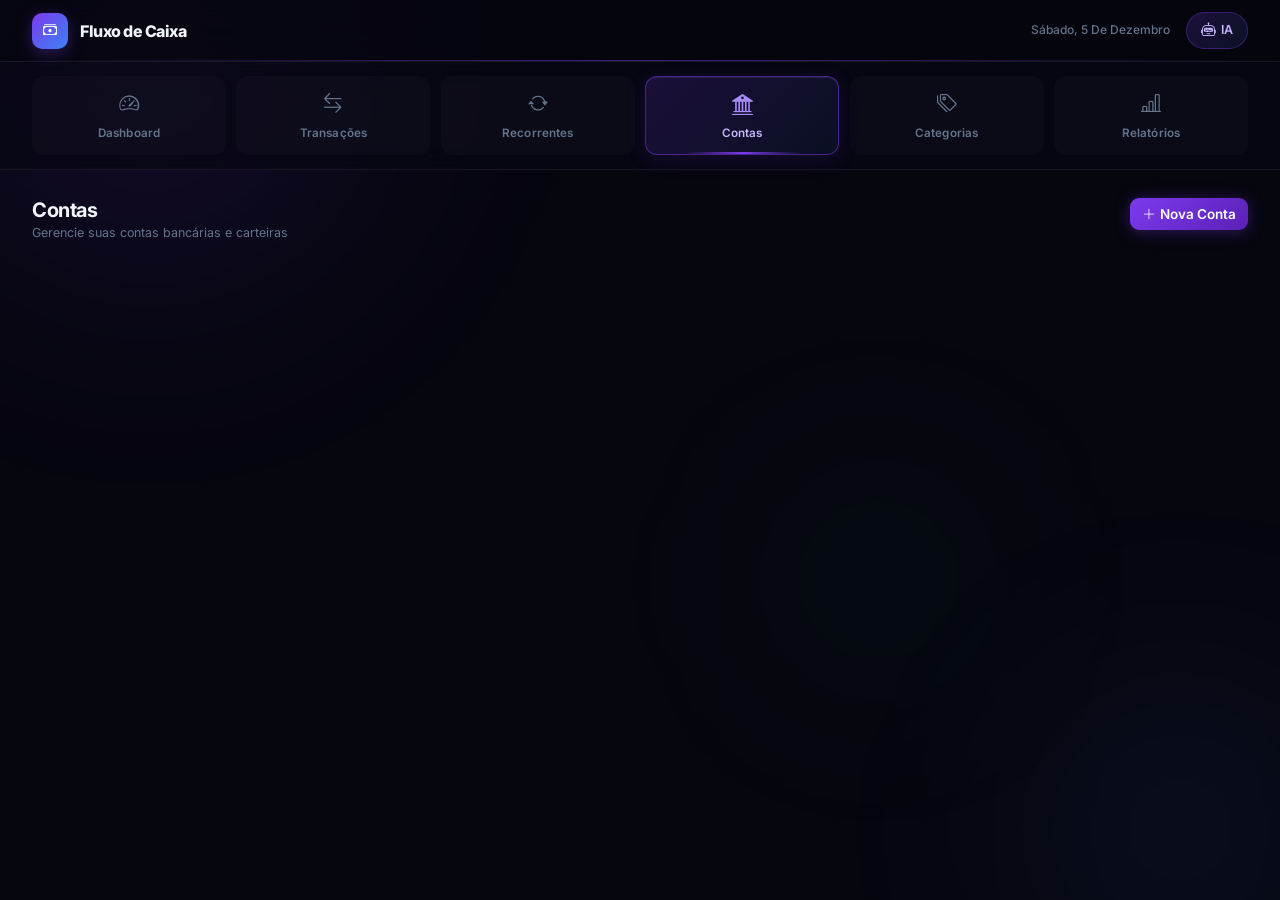
==== accounts.html @ cb7f4bd1 "Initial commit: Static frontend for AWS Amplify deployment" ====
<!DOCTYPE html>
<html lang="pt-BR">
<head>
  <meta charset="UTF-8">
  <meta name="viewport" content="width=device-width, initial-scale=1.0">
  <title>Contas — Fluxo de Caixa</title>
  <link href="https://cdn.jsdelivr.net/npm/bootstrap@5.3.3/dist/css/bootstrap.min.css" rel="stylesheet">
  <link href="https://cdn.jsdelivr.net/npm/bootstrap-icons@1.11.3/font/bootstrap-icons.css" rel="stylesheet">
  <link href="https://fonts.googleapis.com/css2?family=Inter:wght@400;500;600;700;800&display=swap" rel="stylesheet">
  <link href="/static/css/style.css" rel="stylesheet">
</head>
<body>

<div class="bg-mesh" aria-hidden="true">
  <div class="orb orb-1"></div>
  <div class="orb orb-2"></div>
  <div class="orb orb-3"></div>
</div>

<header class="app-header">
  <a href="/index.html" class="header-brand">
    <div class="brand-icon"><i class="bi bi-cash-stack"></i></div>
    <span>Fluxo de Caixa</span>
  </a>
  <div class="header-right">
    <span id="headerDate" class="header-date"></span>
    <button class="ai-btn" onclick="toggleChat()" title="Assistente IA">
      <i class="bi bi-robot"></i><span>IA</span>
    </button>
  </div>
</header>

<nav class="nav-strip">
  <a href="/index.html" class="nav-card"><i class="bi bi-speedometer2"></i><span>Dashboard</span></a>
  <a href="/transactions.html" class="nav-card"><i class="bi bi-arrow-left-right"></i><span>Transações</span></a>
  <a href="/recurring.html" class="nav-card"><i class="bi bi-arrow-repeat"></i><span>Recorrentes</span></a>
  <a href="/accounts.html" class="nav-card"><i class="bi bi-bank2"></i><span>Contas</span></a>
  <a href="/categories.html" class="nav-card"><i class="bi bi-tags"></i><span>Categorias</span></a>
  <a href="/reports.html" class="nav-card"><i class="bi bi-bar-chart-line"></i><span>Relatórios</span></a>
</nav>

<main class="page-content">

<div class="section-header mb-4">
  <div>
    <h5 class="mb-0 fw-bold" style="letter-spacing:-.02em">Contas</h5>
    <div class="text-muted" style="font-size:.78rem;margin-top:2px">Gerencie suas contas bancárias e carteiras</div>
  </div>
  <button class="btn btn-primary" data-bs-toggle="modal" data-bs-target="#modalAccount">
    <i class="bi bi-plus-lg me-1"></i>Nova Conta
  </button>
</div>

<div class="row g-3" id="accountsList"></div>

<div class="modal fade" id="modalAccount" tabindex="-1">
  <div class="modal-dialog">
    <div class="modal-content">
      <div class="modal-header">
        <h5 class="modal-title">Nova Conta</h5>
        <button type="button" class="btn-close" data-bs-dismiss="modal"></button>
      </div>
      <div class="modal-body">
        <form id="formAccount">
          <div class="mb-3">
            <label class="form-label">Nome *</label>
            <input type="text" name="name" class="form-control" required maxlength="100" placeholder="Ex: Nubank, Bradesco...">
          </div>
          <div class="mb-3">
            <label class="form-label">Tipo *</label>
            <select name="type" class="form-select" required>
              <option value="checking">Conta Corrente</option>
              <option value="savings">Poupança</option>
              <option value="cash">Dinheiro / Carteira</option>
              <option value="credit_card">Cartão de Crédito</option>
            </select>
          </div>
          <div class="mb-3">
            <label class="form-label">Saldo Inicial (R$)</label>
            <input type="number" name="balance" class="form-control" step="0.01" value="0">
          </div>
          <div class="mb-3">
            <label class="form-label">Descrição</label>
            <input type="text" name="description" class="form-control" maxlength="255" placeholder="Opcional">
          </div>
        </form>
      </div>
      <div class="modal-footer">
        <button type="button" class="btn btn-secondary" data-bs-dismiss="modal">Cancelar</button>
        <button type="button" class="btn btn-primary" onclick="saveAccount()">Salvar</button>
      </div>
    </div>
  </div>
</div>

</main>

<div class="chat-panel" id="chatPanel">
  <div class="chat-header">
    <div class="ai-avatar"><i class="bi bi-robot"></i></div>
    <div class="chat-header-info">
      <strong>Assistente Financeiro</strong>
      <small><span class="online-dot"></span>Groq AI · Dados em tempo real</small>
    </div>
    <button onclick="toggleChat()" style="background:none;border:none;color:var(--text-muted);font-size:.9rem;cursor:pointer;padding:.25rem .4rem;line-height:1;border-radius:6px;transition:color .15s" onmouseenter="this.style.color='var(--text)'" onmouseleave="this.style.color='var(--text-muted)'">
      <i class="bi bi-x-lg"></i>
    </button>
  </div>
  <div class="chat-messages" id="chatMessages">
    <div class="msg bot">
      <div class="msg-bubble">Olá! Sou seu assistente financeiro com acesso aos seus dados reais. Como posso ajudar? 💡</div>
    </div>
  </div>
  <div class="chat-input-row">
    <textarea class="chat-input" id="chatInput" rows="1" placeholder="Pergunte sobre suas finanças..." onkeydown="handleChatKey(event)"></textarea>
    <button class="chat-send" id="chatSend" onclick="sendChatMessage()"><i class="bi bi-send-fill"></i></button>
  </div>
</div>

<script src="https://cdn.jsdelivr.net/npm/bootstrap@5.3.3/dist/js/bootstrap.bundle.min.js"></script>
<script src="/config.js"></script>
<script src="/app.js"></script>
<script>
const fmt = v => "R$ " + v.toLocaleString("pt-BR", {minimumFractionDigits:2});

const TYPE_LABELS = {checking:"Conta Corrente", savings:"Poupança", cash:"Dinheiro / Carteira", credit_card:"Cartão de Crédito"};
const TYPE_ICONS  = {checking:"bi-bank2", savings:"bi-piggy-bank", cash:"bi-cash-coin", credit_card:"bi-credit-card-2-front"};
const TYPE_COLORS = {
  checking:    ["rgba(59,130,246,.15)", "#60a5fa"],
  savings:     ["rgba(16,185,129,.15)", "#34d399"],
  cash:        ["rgba(251,191,36,.15)", "#fbbf24"],
  credit_card: ["rgba(244,63,94,.15)",  "#fb7185"],
};

async function loadAccounts() {
  const accounts = await fetch(api("/api/accounts/")).then(r=>r.json());
  const el = document.getElementById("accountsList");
  if(!accounts.length) {
    el.innerHTML = `<div class="col-12"><p class="text-muted" style="font-size:.875rem">Nenhuma conta cadastrada.</p></div>`;
    return;
  }
  el.innerHTML = accounts.map(a => {
    const [bg, fg] = TYPE_COLORS[a.type] || ["rgba(124,58,237,.15)", "#a78bfa"];
    return `
    <div class="col-md-4 col-sm-6">
      <div class="account-card">
        <div class="d-flex align-items-center justify-content-between mb-3">
          <div class="d-flex align-items-center gap-3">
            <div class="account-icon" style="background:${bg};color:${fg}">
              <i class="bi ${TYPE_ICONS[a.type] || 'bi-wallet2'}"></i>
            </div>
            <div>
              <div class="fw-semibold" style="font-size:.9rem;letter-spacing:-.01em">${a.name}</div>
              <div class="text-muted" style="font-size:.74rem">${TYPE_LABELS[a.type] || a.type}</div>
            </div>
          </div>
          <button class="btn btn-sm btn-outline-danger p-1" style="width:28px;height:28px;line-height:1" onclick="deleteAccount(${a.id})">
            <i class="bi bi-trash" style="font-size:.75rem"></i>
          </button>
        </div>
        ${a.description ? `<div class="text-muted mb-3" style="font-size:.78rem">${a.description}</div>` : ""}
        <div style="border-top:1px solid var(--border);padding-top:.85rem;margin-top:auto">
          <div class="stat-label mb-1">Saldo Atual</div>
          <div class="fw-bold ${a.balance>=0?'amount-income':'amount-expense'}" style="font-size:1.4rem;letter-spacing:-.02em">${fmt(a.balance)}</div>
        </div>
      </div>
    </div>`;
  }).join("");
}

async function saveAccount() {
  const form = document.getElementById("formAccount");
  const data = Object.fromEntries(new FormData(form));
  data.balance = parseFloat(data.balance) || 0;
  const res = await fetch(api("/api/accounts/"), {
    method:"POST", headers:{"Content-Type":"application/json"}, body:JSON.stringify(data)
  });
  if(res.ok) {
    bootstrap.Modal.getInstance(document.getElementById("modalAccount")).hide();
    form.reset();
    loadAccounts();
  } else {
    const err = await res.json();
    alert("Erro: " + JSON.stringify(err.detail));
  }
}

async function deleteAccount(id) {
  if(!confirm("Excluir esta conta e todas as suas transações?")) return;
  await fetch(api(`/api/accounts/${id}`), {method:"DELETE"});
  loadAccounts();
}

loadAccounts();
</script>
</body>
</html>
---- static/css/style.css ----
/* ════════════════════════════════════════
   DESIGN TOKENS
════════════════════════════════════════ */
:root {
  --bg:            #06060f;
  --surface:       rgba(14,14,28,.85);
  --surface-solid: #0e0e1c;
  --surface-2:     rgba(22,22,40,.9);
  --surface-3:     #1e1e35;
  --border:        rgba(255,255,255,.07);
  --border-2:      rgba(255,255,255,.12);
  --accent:        #7c3aed;
  --accent-2:      #3b82f6;
  --accent-glow:   rgba(124,58,237,.35);
  --income:        #10b981;
  --income-dim:    rgba(16,185,129,.12);
  --income-glow:   rgba(16,185,129,.28);
  --expense:       #f43f5e;
  --expense-dim:   rgba(244,63,94,.12);
  --expense-glow:  rgba(244,63,94,.22);
  --text:          #f1f5f9;
  --text-2:        #cbd5e1;
  --text-muted:    #64748b;
  --sidebar-w:     0px; /* removed - now using top nav */
  --ease:          cubic-bezier(.4,0,.2,1);
  --ease-spring:   cubic-bezier(.34,1.56,.64,1);
}

/* ════════════════════════════════════════
   BASE
════════════════════════════════════════ */
*, *::before, *::after { box-sizing: border-box; margin: 0; padding: 0; }

html { scroll-behavior: smooth; }

body {
  background: var(--bg);
  color: var(--text);
  font-family: 'Inter', system-ui, -apple-system, sans-serif;
  min-height: 100vh;
  -webkit-font-smoothing: antialiased;
  overflow-x: hidden;
}

/* ════════════════════════════════════════
   BACKGROUND ORBS
════════════════════════════════════════ */
.bg-mesh {
  position: fixed;
  inset: 0;
  z-index: 0;
  pointer-events: none;
  overflow: hidden;
}

.orb {
  position: absolute;
  border-radius: 50%;
  filter: blur(90px);
  will-change: transform;
}

.orb-1 {
  width: 700px; height: 700px;
  background: radial-gradient(circle, rgba(124,58,237,.15) 0%, transparent 65%);
  top: -280px; left: -200px;
  animation: drift1 22s ease-in-out infinite;
}

.orb-2 {
  width: 500px; height: 500px;
  background: radial-gradient(circle, rgba(59,130,246,.1) 0%, transparent 65%);
  bottom: -180px; right: -150px;
  animation: drift2 28s ease-in-out infinite;
}

.orb-3 {
  width: 350px; height: 350px;
  background: radial-gradient(circle, rgba(16,185,129,.07) 0%, transparent 65%);
  top: 45%; left: 55%;
  animation: drift3 35s ease-in-out infinite;
}

@keyframes drift1 {
  0%,100% { transform: translate(0,0); }
  33%     { transform: translate(70px, 50px); }
  66%     { transform: translate(-40px, 80px); }
}
@keyframes drift2 {
  0%,100% { transform: translate(0,0); }
  40%     { transform: translate(-60px,-40px); }
  70%     { transform: translate(40px,-80px); }
}
@keyframes drift3 {
  0%,100% { transform: translate(-50%,-50%) scale(1); }
  50%     { transform: translate(-50%,-50%) scale(1.4); }
}

/* ════════════════════════════════════════
   APP HEADER
════════════════════════════════════════ */
.app-header {
  position: sticky;
  top: 0; z-index: 100;
  background: rgba(6,6,15,.88);
  backdrop-filter: blur(20px);
  -webkit-backdrop-filter: blur(20px);
  border-bottom: 1px solid var(--border);
  padding: 0 2rem;
  height: 62px;
  display: flex;
  align-items: center;
  justify-content: space-between;
  position: sticky;
}

.app-header::after {
  content: '';
  position: absolute;
  bottom: 0; left: 0; right: 0; height: 1px;
  background: linear-gradient(90deg, transparent, rgba(124,58,237,.5), transparent);
  pointer-events: none;
}

.header-brand {
  display: flex;
  align-items: center;
  gap: .75rem;
  font-size: 1rem;
  font-weight: 800;
  color: var(--text);
  text-decoration: none;
  letter-spacing: -.03em;
  transition: opacity .15s;
}

.header-brand:hover { color: var(--text); opacity: .9; }

.brand-icon {
  width: 36px; height: 36px;
  background: linear-gradient(135deg, var(--accent), var(--accent-2));
  border-radius: 10px;
  display: flex; align-items: center; justify-content: center;
  font-size: .9rem; color: #fff; flex-shrink: 0;
  box-shadow: 0 4px 16px var(--accent-glow);
  transition: transform .2s var(--ease-spring);
}

.header-brand:hover .brand-icon { transform: rotate(-8deg) scale(1.05); }

.header-right {
  display: flex;
  align-items: center;
  gap: 1rem;
}

.header-date {
  font-size: .75rem;
  color: var(--text-muted);
  font-weight: 500;
  text-transform: capitalize;
}

.ai-btn {
  display: flex;
  align-items: center;
  gap: .4rem;
  padding: .4rem .85rem;
  background: linear-gradient(135deg, rgba(124,58,237,.2), rgba(59,130,246,.1));
  border: 1px solid rgba(124,58,237,.35);
  border-radius: 20px;
  color: #c4b5fd;
  font-size: .78rem;
  font-weight: 600;
  cursor: pointer;
  transition: all .2s var(--ease);
  font-family: inherit;
}

.ai-btn:hover {
  background: linear-gradient(135deg, rgba(124,58,237,.35), rgba(59,130,246,.2));
  border-color: rgba(124,58,237,.6);
  box-shadow: 0 0 20px var(--accent-glow);
  transform: translateY(-1px);
}

.ai-btn i { font-size: .9rem; }

/* ════════════════════════════════════════
   NAVIGATION STRIP
════════════════════════════════════════ */
.nav-strip {
  display: grid;
  grid-template-columns: repeat(6, 1fr);
  gap: .65rem;
  padding: .9rem 2rem;
  background: rgba(8,8,20,.7);
  backdrop-filter: blur(16px);
  -webkit-backdrop-filter: blur(16px);
  border-bottom: 1px solid var(--border);
  position: sticky;
  top: 62px;
  z-index: 90;
}

.nav-card {
  display: flex;
  flex-direction: column;
  align-items: center;
  justify-content: center;
  gap: .4rem;
  padding: .7rem .5rem;
  border-radius: 12px;
  text-decoration: none;
  color: var(--text-muted);
  border: 1px solid transparent;
  background: rgba(255,255,255,.02);
  transition: all .22s var(--ease);
  cursor: pointer;
  position: relative;
  overflow: hidden;
}

.nav-card::before {
  content: '';
  position: absolute;
  inset: 0;
  background: linear-gradient(135deg, rgba(124,58,237,.15), rgba(59,130,246,.07));
  opacity: 0;
  transition: opacity .22s;
  border-radius: inherit;
}

.nav-card i {
  font-size: 1.25rem;
  transition: transform .22s var(--ease-spring), color .22s;
  position: relative;
}

.nav-card span {
  font-size: .73rem;
  font-weight: 600;
  letter-spacing: .01em;
  position: relative;
  transition: color .22s;
}

.nav-card:hover {
  border-color: rgba(124,58,237,.3);
  color: var(--text-2);
  transform: translateY(-2px);
  box-shadow: 0 6px 24px rgba(0,0,0,.2);
}

.nav-card:hover::before { opacity: 1; }
.nav-card:hover i { transform: translateY(-2px) scale(1.15); color: #c4b5fd; }
.nav-card:hover span { color: var(--text-2); }

.nav-card.active {
  border-color: rgba(124,58,237,.5);
  color: #e9d5ff;
  background: linear-gradient(135deg, rgba(124,58,237,.18), rgba(59,130,246,.08));
  box-shadow: 0 4px 20px rgba(124,58,237,.15), inset 0 1px 0 rgba(255,255,255,.08);
}

.nav-card.active::before { opacity: 0; }
.nav-card.active i { color: #a78bfa; transform: scale(1.05); }
.nav-card.active span { color: #c4b5fd; }

.nav-card.active::after {
  content: '';
  position: absolute;
  bottom: 0; left: 20%; right: 20%;
  height: 2px;
  background: linear-gradient(90deg, transparent, var(--accent), transparent);
  border-radius: 2px;
}

/* ════════════════════════════════════════
   LAYOUT
════════════════════════════════════════ */
.page-content {
  padding: 1.75rem 2rem;
  position: relative;
  z-index: 1;
  max-width: 1400px;
  margin: 0 auto;
  width: 100%;
}

/* ════════════════════════════════════════
   ANIMATION SYSTEM
════════════════════════════════════════ */
@keyframes fadeUp {
  from { opacity: 0; transform: translateY(18px); }
  to   { opacity: 1; transform: translateY(0); }
}

@keyframes fadeIn {
  from { opacity: 0; }
  to   { opacity: 1; }
}

@keyframes scaleIn {
  from { opacity: 0; transform: scale(.95); }
  to   { opacity: 1; transform: scale(1); }
}

@keyframes rowIn {
  from { opacity: 0; transform: translateX(-10px); }
  to   { opacity: 1; transform: translateX(0); }
}

@keyframes shimmer {
  0%   { background-position: -600px 0; }
  100% { background-position:  600px 0; }
}

@keyframes glow-pulse {
  0%,100% { box-shadow: 0 0 20px var(--glow,var(--accent-glow)); }
  50%      { box-shadow: 0 0 40px var(--glow,var(--accent-glow)); }
}

@keyframes borderSpin {
  0%   { background-position: 0% 50%; }
  50%  { background-position: 100% 50%; }
  100% { background-position: 0% 50%; }
}

/* ════════════════════════════════════════
   CARDS
════════════════════════════════════════ */
.card {
  background: var(--surface) !important;
  backdrop-filter: blur(16px) !important;
  -webkit-backdrop-filter: blur(16px) !important;
  border: 1px solid var(--border) !important;
  border-radius: 14px !important;
  box-shadow: 0 4px 24px rgba(0,0,0,.2) !important;
  transition: border-color .2s var(--ease), box-shadow .2s var(--ease) !important;
}

.card:hover {
  border-color: var(--border-2) !important;
  box-shadow: 0 8px 40px rgba(0,0,0,.3) !important;
}

/* ════════════════════════════════════════
   STAT CARDS
════════════════════════════════════════ */
.stat-card {
  background: var(--surface);
  backdrop-filter: blur(20px);
  -webkit-backdrop-filter: blur(20px);
  border: 1px solid var(--border);
  border-radius: 16px;
  padding: 1.5rem;
  position: relative;
  overflow: hidden;
  transition: transform .25s var(--ease), box-shadow .25s var(--ease), border-color .25s var(--ease);
}

.stat-card::before {
  content: '';
  position: absolute;
  top: 0; left: 0; right: 0;
  height: 2px;
  border-radius: 16px 16px 0 0;
  transition: opacity .3s;
}

.stat-card.income::before  { background: linear-gradient(90deg, var(--income), rgba(16,185,129,.2)); }
.stat-card.expense::before { background: linear-gradient(90deg, var(--expense), rgba(244,63,94,.2)); }
.stat-card.balance::before { background: linear-gradient(90deg, var(--accent), rgba(124,58,237,.2)); }

/* Background shimmer on hover */
.stat-card::after {
  content: '';
  position: absolute;
  inset: 0;
  background: radial-gradient(ellipse at top right, var(--glow-color,.1) 0%, transparent 60%);
  opacity: 0;
  transition: opacity .3s;
  pointer-events: none;
}

.stat-card.income  { --glow-color: rgba(16,185,129,.08); }
.stat-card.expense { --glow-color: rgba(244,63,94,.07); }
.stat-card.balance { --glow-color: rgba(124,58,237,.08); }

.stat-card:hover { transform: translateY(-4px); }
.stat-card:hover::after { opacity: 1; }

.stat-card.income:hover  { border-color: rgba(16,185,129,.35);  box-shadow: 0 16px 48px var(--income-glow); }
.stat-card.expense:hover { border-color: rgba(244,63,94,.3);    box-shadow: 0 16px 48px var(--expense-glow); }
.stat-card.balance:hover { border-color: rgba(124,58,237,.4);   box-shadow: 0 16px 48px var(--accent-glow); }

.stat-icon {
  width: 42px; height: 42px;
  border-radius: 11px;
  display: flex; align-items: center; justify-content: center;
  margin-bottom: 1rem;
  font-size: 1.05rem;
  transition: transform .2s var(--ease-spring);
}

.stat-card:hover .stat-icon { transform: scale(1.1) rotate(-5deg); }

.stat-card.income  .stat-icon { background: var(--income-dim);  color: var(--income); }
.stat-card.expense .stat-icon { background: var(--expense-dim); color: var(--expense); }
.stat-card.balance .stat-icon { background: rgba(124,58,237,.12); color: #c4b5fd; }

.stat-label {
  font-size: .65rem;
  font-weight: 700;
  text-transform: uppercase;
  letter-spacing: .12em;
  color: var(--text-muted);
  margin-bottom: .5rem;
}

.stat-value {
  font-size: 1.7rem;
  font-weight: 800;
  letter-spacing: -.03em;
  line-height: 1;
  transition: opacity .2s;
}

/* Gradient text on stat values */
.stat-value.amount-income {
  background: linear-gradient(135deg, #10b981 0%, #34d399 60%, #6ee7b7 100%);
  -webkit-background-clip: text;
  -webkit-text-fill-color: transparent;
  background-clip: text;
}

.stat-value.amount-expense {
  background: linear-gradient(135deg, #f43f5e 0%, #fb7185 60%, #fda4af 100%);
  -webkit-background-clip: text;
  -webkit-text-fill-color: transparent;
  background-clip: text;
}

/* ════════════════════════════════════════
   SECTION HEADERS
════════════════════════════════════════ */
.section-header {
  display: flex;
  align-items: flex-start;
  justify-content: space-between;
}

.section-title {
  font-size: .875rem;
  font-weight: 600;
  color: var(--text-2);
  display: flex; align-items: center; gap: .45rem;
}

.section-title i { color: #a78bfa; font-size: .85rem; }

/* ════════════════════════════════════════
   ACCOUNT CARDS
════════════════════════════════════════ */
.account-card {
  background: var(--surface);
  backdrop-filter: blur(16px);
  -webkit-backdrop-filter: blur(16px);
  border: 1px solid var(--border);
  border-radius: 16px;
  padding: 1.35rem;
  height: 100%;
  transition: transform .25s var(--ease), box-shadow .25s var(--ease), border-color .25s var(--ease);
  cursor: default;
  animation: scaleIn .4s var(--ease) both;
}

.account-card:hover {
  transform: translateY(-4px);
  border-color: rgba(124,58,237,.35);
  box-shadow: 0 16px 48px rgba(124,58,237,.12);
}

.account-icon {
  width: 46px; height: 46px;
  border-radius: 13px;
  display: flex; align-items: center; justify-content: center;
  font-size: 1.2rem;
  flex-shrink: 0;
  transition: transform .2s var(--ease-spring);
}

.account-card:hover .account-icon { transform: scale(1.1) rotate(-5deg); }

/* ════════════════════════════════════════
   AMOUNTS
════════════════════════════════════════ */
.amount-income { color: var(--income) !important; font-weight: 600; }
.amount-expense { color: var(--expense) !important; font-weight: 600; }

/* ════════════════════════════════════════
   BADGES
════════════════════════════════════════ */
.badge-income   { background: var(--income-dim)  !important; color: var(--income)  !important; font-weight: 600 !important; }
.badge-expense  { background: var(--expense-dim) !important; color: var(--expense) !important; font-weight: 600 !important; }
.badge-active   { background: var(--income-dim)  !important; color: var(--income)  !important; font-weight: 600 !important; }
.badge-inactive { background: rgba(255,255,255,.05) !important; color: var(--text-muted) !important; }

/* ════════════════════════════════════════
   TABLES
════════════════════════════════════════ */
.table {
  color: var(--text);
  --bs-table-bg: transparent;
  --bs-table-hover-bg: rgba(124,58,237,.04);
  --bs-table-border-color: var(--border);
  margin-bottom: 0;
}

.table th {
  font-weight: 700;
  font-size: .67rem;
  text-transform: uppercase;
  letter-spacing: .1em;
  color: var(--text-muted);
  border-color: rgba(255,255,255,.06) !important;
  padding: .8rem 1rem;
}

.table td {
  border-color: rgba(255,255,255,.04) !important;
  vertical-align: middle;
  padding: .8rem 1rem;
  font-size: .875rem;
  transition: background .15s;
}

.table tbody tr:last-child td { border-bottom: none !important; }

/* Animated table rows - applied via JS */
.table-row-anim {
  animation: rowIn .35s var(--ease) both;
}

/* ════════════════════════════════════════
   SKELETON LOADING
════════════════════════════════════════ */
.skeleton {
  background: linear-gradient(
    90deg,
    rgba(255,255,255,.03) 25%,
    rgba(255,255,255,.08) 50%,
    rgba(255,255,255,.03) 75%
  );
  background-size: 600px 100%;
  animation: shimmer 1.8s infinite;
  border-radius: 6px;
}

.skeleton-stat {
  padding: 1.5rem;
  background: var(--surface);
  border: 1px solid var(--border);
  border-radius: 16px;
}

/* ════════════════════════════════════════
   FORMS
════════════════════════════════════════ */
.form-control, .form-select {
  background: var(--surface-2) !important;
  border-color: rgba(255,255,255,.08) !important;
  color: var(--text) !important;
  font-size: .875rem;
  transition: border-color .18s, box-shadow .18s;
}

.form-control:focus, .form-select:focus {
  border-color: var(--accent) !important;
  box-shadow: 0 0 0 3px rgba(124,58,237,.16) !important;
  background: rgba(22,22,40,.95) !important;
}

.form-control::placeholder { color: var(--text-muted) !important; }

.form-label {
  color: var(--text-muted);
  font-size: .75rem;
  font-weight: 700;
  text-transform: uppercase;
  letter-spacing: .07em;
  margin-bottom: .4rem;
}

.form-control-sm, .form-select-sm { font-size: .82rem !important; }

input[type="date"]::-webkit-calendar-picker-indicator { filter: invert(.6) brightness(1.2); }
input[type="color"].form-control-color { padding: .3rem; height: 38px; }

/* ════════════════════════════════════════
   MODALS
════════════════════════════════════════ */
.modal-content {
  background: rgba(12,12,24,.95);
  backdrop-filter: blur(24px);
  -webkit-backdrop-filter: blur(24px);
  border: 1px solid var(--border-2);
  color: var(--text);
  box-shadow: 0 32px 80px rgba(0,0,0,.7), 0 0 0 1px rgba(124,58,237,.08);
}

.modal-header { border-color: rgba(255,255,255,.07); padding: 1.1rem 1.35rem; }
.modal-body   { padding: 1.35rem; }
.modal-footer { border-color: rgba(255,255,255,.07); padding: .9rem 1.35rem; }
.modal-title  { font-size: .95rem; font-weight: 600; letter-spacing: -.01em; }

.btn-close { filter: invert(1) grayscale(1) brightness(1.5); opacity: .6; }
.btn-close:hover { opacity: 1; }

/* ════════════════════════════════════════
   BUTTONS
════════════════════════════════════════ */
.btn {
  font-size: .845rem;
  font-weight: 600;
  border-radius: 9px;
  transition: all .18s var(--ease);
  position: relative;
  overflow: hidden;
}

/* Ripple */
.btn .ripple {
  position: absolute;
  border-radius: 50%;
  background: rgba(255,255,255,.25);
  transform: scale(0);
  animation: ripple-anim .5s linear;
  pointer-events: none;
}

@keyframes ripple-anim {
  to { transform: scale(4); opacity: 0; }
}

.btn-primary {
  background: linear-gradient(135deg, var(--accent) 0%, #5b21b6 100%);
  border: none; color: #fff;
  box-shadow: 0 2px 16px var(--accent-glow);
}
.btn-primary:hover, .btn-primary:focus {
  background: linear-gradient(135deg, #8b5cf6, var(--accent));
  border: none; color: #fff;
  box-shadow: 0 4px 24px rgba(124,58,237,.5);
  transform: translateY(-1px);
}
.btn-primary:active { transform: translateY(0); }

.btn-outline-primary {
  border: 1px solid rgba(124,58,237,.4);
  color: #a78bfa; background: transparent;
}
.btn-outline-primary:hover {
  background: rgba(124,58,237,.12);
  border-color: rgba(124,58,237,.7);
  color: #c4b5fd;
  box-shadow: 0 0 16px rgba(124,58,237,.15);
}

.btn-outline-secondary {
  border: 1px solid rgba(255,255,255,.1);
  color: var(--text-muted); background: transparent;
}
.btn-outline-secondary:hover {
  background: rgba(255,255,255,.05);
  border-color: rgba(255,255,255,.18);
  color: var(--text-2);
}

.btn-outline-danger {
  border: 1px solid rgba(244,63,94,.25);
  color: var(--expense); background: transparent;
}
.btn-outline-danger:hover {
  background: var(--expense-dim);
  border-color: rgba(244,63,94,.5);
  color: #fb7185;
  box-shadow: 0 0 12px var(--expense-glow);
}

.btn-outline-success {
  border: 1px solid rgba(16,185,129,.25);
  color: var(--income); background: transparent;
}
.btn-outline-success:hover {
  background: var(--income-dim);
  border-color: rgba(16,185,129,.5);
  color: #34d399;
}

.btn-secondary {
  background: rgba(22,22,40,.8);
  border: 1px solid rgba(255,255,255,.08);
  color: var(--text-muted);
}
.btn-secondary:hover {
  background: rgba(30,30,54,.9);
  border-color: rgba(255,255,255,.14);
  color: var(--text-2);
}

/* ════════════════════════════════════════
   PROGRESS BARS
════════════════════════════════════════ */
.progress {
  background: rgba(255,255,255,.04) !important;
  border-radius: 99px !important;
  overflow: visible !important;
}

.progress-bar {
  border-radius: 99px !important;
  transition: width .8s var(--ease) !important;
  box-shadow: 0 0 8px currentColor;
  position: relative;
}

/* ════════════════════════════════════════
   CATEGORY ROWS
════════════════════════════════════════ */
.category-row {
  display: flex;
  align-items: center;
  justify-content: space-between;
  padding: .65rem 0;
  border-bottom: 1px solid rgba(255,255,255,.04);
  transition: background .15s;
}

.category-row:last-child { border-bottom: none; }
.category-row:hover { background: rgba(255,255,255,.02); margin: 0 -.5rem; padding-left: .5rem; padding-right: .5rem; border-radius: 6px; }

.category-dot {
  width: 9px; height: 9px;
  border-radius: 50%;
  display: inline-block;
  margin-right: 7px;
  flex-shrink: 0;
  box-shadow: 0 0 6px currentColor;
}

/* ════════════════════════════════════════
   MISC BOOTSTRAP OVERRIDES
════════════════════════════════════════ */
.text-muted    { color: var(--text-muted) !important; }
.border-bottom { border-color: rgba(255,255,255,.06) !important; }
.border-top    { border-color: rgba(255,255,255,.06) !important; }
.bg-light      { background: var(--surface-2) !important; }

/* ── Force white text everywhere Bootstrap tries to go dark ── */
h1, h2, h3, h4, h5, h6 { color: var(--text) !important; }

p, span, div, li, td, th, label, small, strong, b { color: inherit; }

/* Bootstrap sets --bs-heading-color and --bs-body-color to dark — override */
:root {
  --bs-body-color:    #f1f5f9;
  --bs-body-bg:       #06060f;
  --bs-heading-color: #f1f5f9;
  --bs-emphasis-color:#f1f5f9;
  --bs-secondary-color: #94a3b8;
  --bs-link-color:    #a78bfa;
  --bs-link-hover-color: #c4b5fd;
}

/* Select/option text inside dark inputs */
option { background: #1a1a2e; color: var(--text); }

/* Small / helper text */
.small, small { color: var(--text-muted); }

/* Bootstrap form feedback */
.form-text { color: var(--text-muted) !important; }

canvas { max-height: 280px; }

/* FAB removed — AI button is now in the header (.ai-btn) */

/* ════════════════════════════════════════
   AI CHAT PANEL
════════════════════════════════════════ */
.chat-panel {
  position: fixed;
  bottom: 1.5rem; right: 1.5rem;
  width: 370px; height: 520px;
  background: rgba(12,12,24,.96);
  backdrop-filter: blur(24px);
  -webkit-backdrop-filter: blur(24px);
  border: 1px solid var(--border-2);
  border-radius: 18px;
  box-shadow: 0 32px 80px rgba(0,0,0,.65), 0 0 0 1px rgba(124,58,237,.08);
  display: flex; flex-direction: column;
  z-index: 200; overflow: hidden;
  transform: scale(.9) translateY(20px);
  opacity: 0; pointer-events: none;
  transition: all .28s var(--ease-spring);
}

.chat-panel.open {
  transform: scale(1) translateY(0);
  opacity: 1; pointer-events: all;
}

.chat-header {
  padding: .9rem 1rem;
  background: linear-gradient(135deg, rgba(124,58,237,.22), rgba(59,130,246,.1));
  border-bottom: 1px solid rgba(255,255,255,.07);
  display: flex; align-items: center; gap: .7rem;
  flex-shrink: 0;
}

.ai-avatar {
  width: 34px; height: 34px;
  background: linear-gradient(135deg, var(--accent), var(--accent-2));
  border-radius: 50%;
  display: flex; align-items: center; justify-content: center;
  font-size: .88rem; flex-shrink: 0;
  box-shadow: 0 4px 12px var(--accent-glow);
}

.chat-header-info { flex: 1; }
.chat-header-info strong { display: block; font-size: .85rem; font-weight: 600; }
.chat-header-info small { color: var(--text-muted); font-size: .68rem; }

.online-dot {
  width: 7px; height: 7px;
  background: var(--income);
  border-radius: 50%;
  display: inline-block;
  margin-right: 4px;
  animation: blink 2s ease-in-out infinite;
}

@keyframes blink {
  0%,100% { opacity: 1; }
  50%     { opacity: .4; }
}

.chat-messages {
  flex: 1; overflow-y: auto;
  padding: 1rem; display: flex;
  flex-direction: column; gap: .65rem;
}

.chat-messages::-webkit-scrollbar { width: 3px; }
.chat-messages::-webkit-scrollbar-thumb { background: rgba(255,255,255,.08); border-radius: 2px; }

.msg { max-width: 88%; }
.msg.user { align-self: flex-end; }
.msg.bot  { align-self: flex-start; }

.msg-bubble {
  padding: .6rem .9rem;
  border-radius: 12px;
  font-size: .8rem; line-height: 1.55;
  white-space: pre-wrap; word-break: break-word;
  animation: fadeIn .2s ease;
}

.msg.user .msg-bubble {
  background: linear-gradient(135deg, var(--accent), #5b21b6);
  color: #fff; border-bottom-right-radius: 3px;
  box-shadow: 0 4px 16px var(--accent-glow);
}

.msg.bot .msg-bubble {
  background: rgba(255,255,255,.05);
  border: 1px solid rgba(255,255,255,.07);
  color: var(--text-2); border-bottom-left-radius: 3px;
}

.chat-input-row {
  padding: .7rem;
  border-top: 1px solid rgba(255,255,255,.06);
  display: flex; gap: .45rem; align-items: flex-end; flex-shrink: 0;
}

.chat-input {
  flex: 1;
  background: rgba(255,255,255,.05);
  border: 1px solid rgba(255,255,255,.08);
  color: var(--text); border-radius: 10px;
  padding: .5rem .75rem; font-size: .8rem;
  resize: none; outline: none;
  transition: border-color .18s, box-shadow .18s;
  font-family: inherit; line-height: 1.4;
  max-height: 90px; overflow-y: auto;
}

.chat-input:focus {
  border-color: rgba(124,58,237,.6);
  box-shadow: 0 0 0 3px rgba(124,58,237,.12);
}

.chat-input::placeholder { color: var(--text-muted); }

.chat-send {
  width: 34px; height: 34px; border-radius: 10px;
  background: linear-gradient(135deg, var(--accent), var(--accent-2));
  border: none; color: #fff;
  display: flex; align-items: center; justify-content: center;
  cursor: pointer; font-size: .82rem; flex-shrink: 0;
  transition: opacity .15s, transform .15s var(--ease-spring);
  box-shadow: 0 2px 10px var(--accent-glow);
}

.chat-send:not(:disabled):hover { transform: scale(1.08); }
.chat-send:disabled { opacity: .4; cursor: default; }

/* typing */
.typing-dots { display: flex; align-items: center; gap: 4px; padding: 2px 0; }
.typing-dots span {
  width: 5px; height: 5px;
  background: var(--text-muted); border-radius: 50%;
  animation: tdot .9s ease-in-out infinite;
}
.typing-dots span:nth-child(2) { animation-delay: .18s; }
.typing-dots span:nth-child(3) { animation-delay: .36s; }
@keyframes tdot {
  0%,80%,100% { transform: translateY(0); opacity: .5; }
  40%         { transform: translateY(-6px); opacity: 1; }
}

/* ════════════════════════════════════════
   SCROLLBAR
════════════════════════════════════════ */
::-webkit-scrollbar { width: 5px; }
::-webkit-scrollbar-track { background: transparent; }
::-webkit-scrollbar-thumb { background: rgba(255,255,255,.08); border-radius: 3px; }
::-webkit-scrollbar-thumb:hover { background: rgba(255,255,255,.14); }

/* ════════════════════════════════════════
   MOBILE
════════════════════════════════════════ */
@media (max-width: 768px) {
  .nav-strip {
    grid-template-columns: repeat(3, 1fr);
    top: 56px;
    padding: .65rem 1rem;
  }
  .app-header { padding: 0 1rem; }
  .header-date { display: none; }
  .page-content { padding: 1rem; }
  .chat-panel { width: calc(100vw - 2rem); right: 1rem; bottom: 1rem; }
  .stat-value { font-size: 1.35rem; }
}
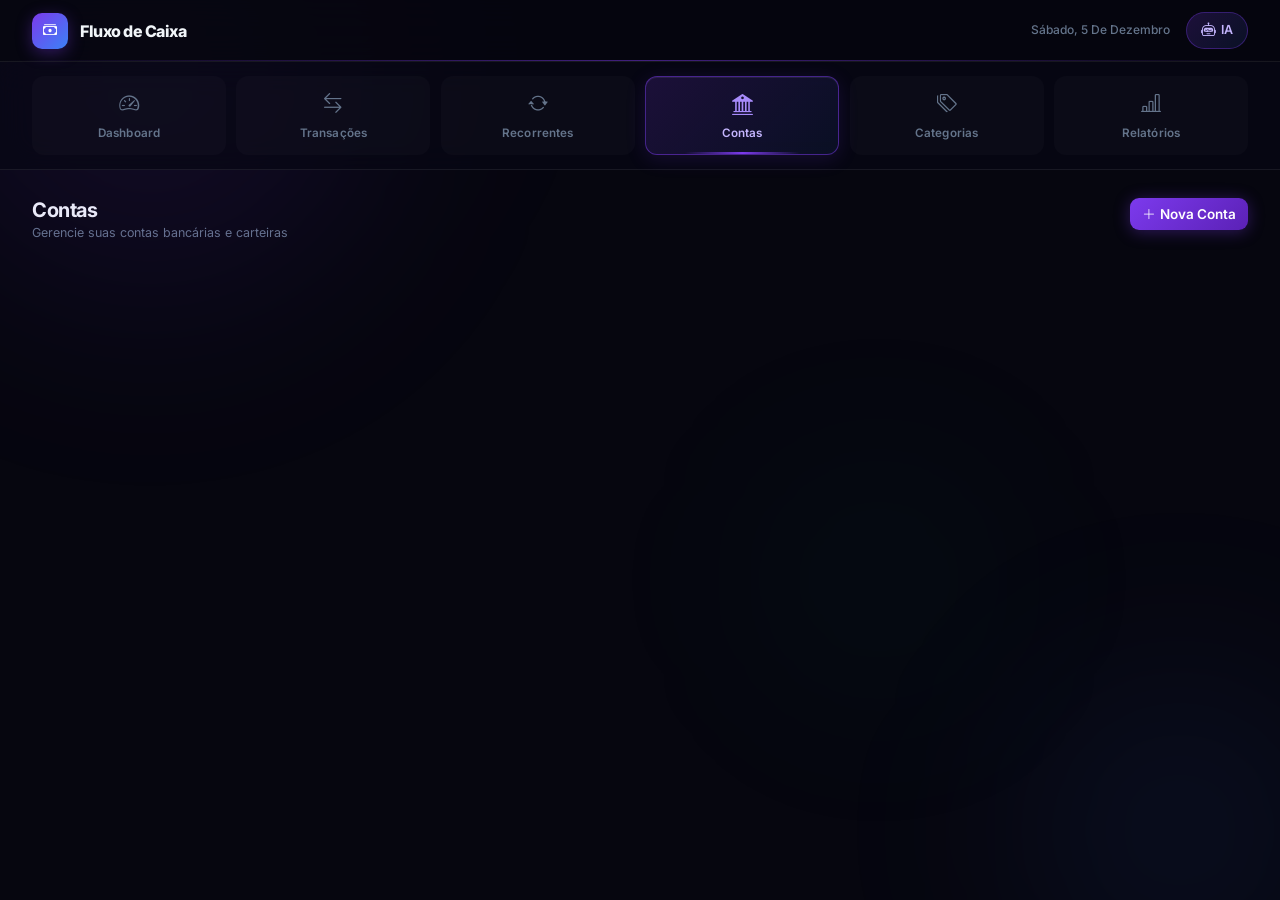
==== commit 9b533dd7: "chore: update AI chat label from Groq AI to OpenAI Co-Authored-By: Claude Sonnet 4.6 <noreply@anthro" ====
--- a/accounts.html
+++ b/accounts.html
@@ -54,7 +54,7 @@
 <div class="row g-3" id="accountsList"></div>
 
 <div class="modal fade" id="modalAccount" tabindex="-1">
-  <div class="modal-dialog">
+  <div class="modal-dialog modal-dialog-centered modal-dialog-scrollable">
     <div class="modal-content">
       <div class="modal-header">
         <h5 class="modal-title">Nova Conta</h5>
@@ -100,7 +100,7 @@
     <div class="ai-avatar"><i class="bi bi-robot"></i></div>
     <div class="chat-header-info">
       <strong>Assistente Financeiro</strong>
-      <small><span class="online-dot"></span>Groq AI · Dados em tempo real</small>
+      <small><span class="online-dot"></span>OpenAI · Dados em tempo real</small>
     </div>
     <button onclick="toggleChat()" style="background:none;border:none;color:var(--text-muted);font-size:.9rem;cursor:pointer;padding:.25rem .4rem;line-height:1;border-radius:6px;transition:color .15s" onmouseenter="this.style.color='var(--text)'" onmouseleave="this.style.color='var(--text-muted)'">
       <i class="bi bi-x-lg"></i>
--- a/static/css/style.css
+++ b/static/css/style.css
@@ -281,8 +281,6 @@
 ════════════════════════════════════════ */
 .page-content {
   padding: 1.75rem 2rem;
-  position: relative;
-  z-index: 1;
   max-width: 1400px;
   margin: 0 auto;
   width: 100%;
@@ -601,6 +599,18 @@
 /* ════════════════════════════════════════
    MODALS
 ════════════════════════════════════════ */
+.modal-backdrop { z-index: 1040 !important; }
+.modal          { z-index: 1050 !important; }
+
+.modal-dialog {
+  margin: 1rem auto;
+}
+
+.modal-body {
+  max-height: calc(85vh - 130px);
+  overflow-y: auto;
+}
+
 .modal-content {
   background: rgba(12,12,24,.95);
   backdrop-filter: blur(24px);
